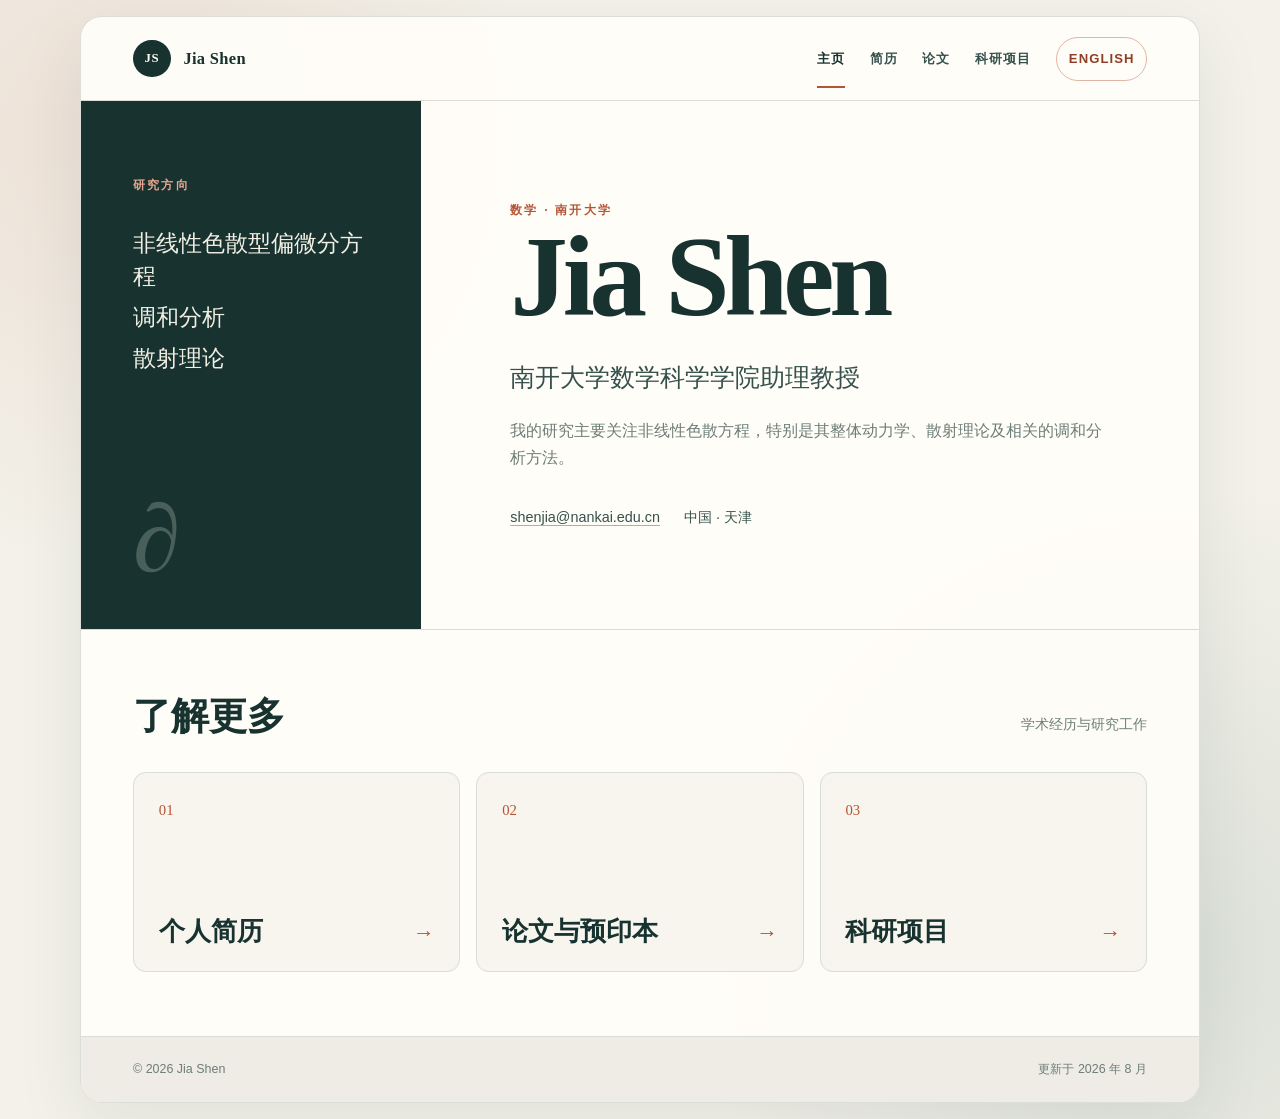
==== zh/index.html @ 86524288 "Add files via upload" ====
<!doctype html>
<html lang="zh-CN">
<head>
    <meta charset="utf-8">
    <meta name="viewport" content="width=device-width, initial-scale=1">
    <title>Jia Shen｜南开大学数学个人主页</title>
    <meta name="description" content="Jia Shen，南开大学数学科学学院助理教授，研究方向为非线性色散型偏微分方程、调和分析与散射理论。">
    <meta name="author" content="Jia Shen">
    <meta name="robots" content="index, follow">
    <link rel="canonical" href="https://shenjiamath.github.io/zh/">
    <link rel="alternate" hreflang="en" href="https://shenjiamath.github.io/">
    <link rel="alternate" hreflang="zh-CN" href="https://shenjiamath.github.io/zh/">
    <link rel="alternate" hreflang="x-default" href="https://shenjiamath.github.io/">
    <link rel="stylesheet" href="../assets/styles.css">
    <meta property="og:type" content="profile">
    <meta property="og:title" content="Jia Shen｜南开大学数学个人主页">
    <meta property="og:description" content="南开大学数学科学学院助理教授，研究非线性色散型偏微分方程、调和分析与散射理论。">
    <meta property="og:url" content="https://shenjiamath.github.io/zh/">
    <meta property="og:image" content="https://shenjiamath.github.io/assets/og.png">
    <meta property="og:image:width" content="1200">
    <meta property="og:image:height" content="630">
    <meta property="og:image:alt" content="Personal website of Jia Shen——南开大学数学个人主页">
    <meta property="og:locale" content="zh_CN">
    <meta property="og:locale:alternate" content="en_US">
    <meta name="twitter:card" content="summary_large_image">
    <meta name="twitter:image" content="https://shenjiamath.github.io/assets/og.png">
    <script type="application/ld+json">
    {
      "@context": "https://schema.org",
      "@type": "ProfilePage",
      "url": "https://shenjiamath.github.io/zh/",
      "name": "Jia Shen｜南开大学数学个人主页",
      "inLanguage": "zh-CN",
      "dateModified": "2026-08-10",
      "mainEntity": {
        "@type": "Person",
        "@id": "https://shenjiamath.github.io/#jia-shen",
        "name": "Jia Shen",
        "url": "https://shenjiamath.github.io/",
        "jobTitle": "助理教授",
        "affiliation": {
          "@type": "CollegeOrUniversity",
          "name": "南开大学"
        },
        "knowsAbout": [
          "非线性色散型偏微分方程",
          "调和分析",
          "散射理论"
        ]
      }
    }
    </script>
</head>
<body>
<a class="skip-link" href="#main-content">跳到主要内容</a>
<div class="site-shell">
    <header class="site-header">
        <a class="monogram" href="./index.html" aria-label="Jia Shen，主页">
            <span class="monogram-mark" aria-hidden="true">JS</span>
            <span>Jia Shen</span>
        </a>
        <nav class="site-nav" aria-label="主导航">
            <a href="./index.html" aria-current="page">主页</a>
            <a href="./cv.html">简历</a>
            <a href="./publications.html">论文</a>
            <a href="./funding.html">科研项目</a>
            <a class="language-link" href="../index.html" lang="en" hreflang="en">English</a>
        </nav>
    </header>

    <main id="main-content" class="home-main">
        <section class="hero" aria-labelledby="home-title">
            <div class="hero-aside">
                <div>
                    <p class="eyebrow">研究方向</p>
                    <ul class="research-list">
                        <li>非线性色散型偏微分方程</li>
                        <li>调和分析</li>
                        <li>散射理论</li>
                    </ul>
                </div>
                <span class="hero-index" aria-hidden="true">∂</span>
            </div>
            <div class="hero-content">
                <p class="eyebrow">数学 · 南开大学</p>
                <h1 id="home-title">Jia Shen</h1>
                <p class="hero-role">南开大学数学科学学院助理教授</p>
                <p class="hero-summary">我的研究主要关注非线性色散方程，特别是其整体动力学、散射理论及相关的调和分析方法。</p>
                <div class="contact-line" aria-label="联系方式">
                    <a href="mailto:shenjia@nankai.edu.cn">shenjia@nankai.edu.cn</a>
                    <span>中国 · 天津</span>
                </div>
            </div>
        </section>

        <section class="link-section" aria-labelledby="explore-title">
            <div class="section-heading-row">
                <h2 id="explore-title">了解更多</h2>
                <p>学术经历与研究工作</p>
            </div>
            <div class="link-grid">
                <a class="feature-link" href="./cv.html">
                    <span class="feature-number">01</span>
                    <span class="feature-title">个人简历 <span class="feature-arrow" aria-hidden="true">→</span></span>
                </a>
                <a class="feature-link" href="./publications.html">
                    <span class="feature-number">02</span>
                    <span class="feature-title">论文与预印本 <span class="feature-arrow" aria-hidden="true">→</span></span>
                </a>
                <a class="feature-link" href="./funding.html">
                    <span class="feature-number">03</span>
                    <span class="feature-title">科研项目 <span class="feature-arrow" aria-hidden="true">→</span></span>
                </a>
            </div>
        </section>
    </main>

    <footer class="site-footer">
        <span>© 2026 Jia Shen</span>
        <span>更新于 2026 年 8 月</span>
    </footer>
</div>
</body>
</html>
---- assets/styles.css ----
:root {
    --paper: #f3f1e9;
    --surface: #fffdf8;
    --ink: #17322f;
    --ink-soft: #36514d;
    --muted: #6d7d78;
    --accent: #b65436;
    --accent-dark: #8f3e27;
    --line: #d8ddd5;
    --serif: "Iowan Old Style", "Palatino Linotype", "Book Antiqua", Palatino, Georgia, serif;
    --sans: -apple-system, BlinkMacSystemFont, "Segoe UI", "Helvetica Neue", Arial, sans-serif;
    --shadow: 0 22px 70px rgba(23, 50, 47, 0.08);
}

*,
*::before,
*::after {
    box-sizing: border-box;
}

html {
    scroll-behavior: smooth;
}

body {
    min-height: 100vh;
    margin: 0;
    color: var(--ink);
    background:
        radial-gradient(circle at 8% 12%, rgba(182, 84, 54, 0.10), transparent 27rem),
        radial-gradient(circle at 92% 86%, rgba(55, 105, 96, 0.12), transparent 30rem),
        var(--paper);
    font-family: var(--sans);
    font-size: 16px;
    line-height: 1.65;
    -webkit-font-smoothing: antialiased;
}

a {
    color: inherit;
}

.skip-link {
    position: fixed;
    top: 0.75rem;
    left: 0.75rem;
    z-index: 20;
    padding: 0.6rem 0.9rem;
    color: var(--surface);
    background: var(--ink);
    border-radius: 0.35rem;
    transform: translateY(-180%);
    transition: transform 160ms ease;
}

.skip-link:focus {
    transform: translateY(0);
}

.site-shell {
    width: min(1120px, calc(100% - 2rem));
    margin: 1rem auto;
    overflow: hidden;
    background: rgba(255, 253, 248, 0.94);
    border: 1px solid rgba(216, 221, 213, 0.92);
    border-radius: 1.35rem;
    box-shadow: var(--shadow);
}

.site-header {
    display: flex;
    align-items: center;
    justify-content: space-between;
    min-height: 5.25rem;
    padding: 0 3.25rem;
    border-bottom: 1px solid var(--line);
}

.monogram {
    display: inline-flex;
    align-items: center;
    gap: 0.8rem;
    color: var(--ink);
    font-family: var(--serif);
    font-size: 1.03rem;
    font-weight: 700;
    letter-spacing: 0.02em;
    text-decoration: none;
}

.monogram-mark {
    display: grid;
    width: 2.35rem;
    height: 2.35rem;
    place-items: center;
    color: var(--surface);
    background: var(--ink);
    border-radius: 50%;
    font-family: var(--serif);
    font-size: 0.8rem;
    letter-spacing: 0.04em;
}

.site-nav {
    display: flex;
    align-items: center;
    gap: 1.55rem;
}

.site-nav a {
    position: relative;
    display: inline-flex;
    min-height: 2.75rem;
    align-items: center;
    color: var(--ink-soft);
    font-size: 0.82rem;
    font-weight: 700;
    letter-spacing: 0.08em;
    text-decoration: none;
    text-transform: uppercase;
}

.site-nav a:not(.language-link)::after {
    position: absolute;
    right: 0;
    bottom: -0.45rem;
    left: 0;
    height: 2px;
    background: var(--accent);
    content: "";
    opacity: 0;
    transform: scaleX(0.5);
    transition: opacity 160ms ease, transform 160ms ease;
}

.site-nav a:hover::after,
.site-nav a[aria-current="page"]::after {
    opacity: 1;
    transform: scaleX(1);
}

.site-nav a[aria-current="page"] {
    color: var(--ink);
}

.language-link {
    padding: 0.45rem 0.72rem;
    color: var(--accent-dark) !important;
    border: 1px solid rgba(182, 84, 54, 0.42);
    border-radius: 999px;
    transition: color 160ms ease, background 160ms ease;
}

.language-link:hover {
    color: var(--surface) !important;
    background: var(--accent);
}

.home-main {
    min-height: calc(100vh - 9rem);
}

.hero {
    display: grid;
    grid-template-columns: minmax(12rem, 0.72fr) minmax(0, 1.65fr);
    min-height: 33rem;
}

.hero-aside {
    display: flex;
    flex-direction: column;
    justify-content: space-between;
    padding: 4.6rem 3rem 3.2rem 3.25rem;
    background: var(--ink);
}

.eyebrow {
    margin: 0;
    color: var(--accent);
    font-size: 0.76rem;
    font-weight: 800;
    letter-spacing: 0.18em;
    text-transform: uppercase;
}

.hero-aside .eyebrow {
    color: #e7a68f;
}

.research-list {
    margin: 2rem 0 0;
    padding: 0;
    color: #f1eee4;
    font-family: var(--serif);
    font-size: clamp(1.15rem, 2vw, 1.45rem);
    line-height: 1.45;
    list-style: none;
}

.research-list li + li {
    margin-top: 0.45rem;
}

.hero-index {
    color: rgba(255, 253, 248, 0.22);
    font-family: var(--serif);
    font-size: 6rem;
    line-height: 0.8;
}

.hero-content {
    display: flex;
    flex-direction: column;
    justify-content: center;
    padding: 4.6rem clamp(2.5rem, 7vw, 6.5rem);
}

.hero h1,
.page-header h1 {
    margin: 0;
    font-family: var(--serif);
    font-weight: 600;
    letter-spacing: -0.045em;
    line-height: 0.98;
}

.hero h1 {
    max-width: 9ch;
    font-size: clamp(4rem, 9vw, 7.4rem);
}

.hero-role {
    max-width: 37rem;
    margin: 1.65rem 0 0;
    color: var(--ink-soft);
    font-family: var(--serif);
    font-size: clamp(1.18rem, 2.2vw, 1.55rem);
    line-height: 1.5;
}

.hero-summary {
    max-width: 39rem;
    margin: 1.35rem 0 0;
    color: var(--muted);
}

.contact-line {
    display: flex;
    flex-wrap: wrap;
    gap: 0.7rem 1.5rem;
    margin-top: 2.2rem;
    color: var(--ink-soft);
    font-size: 0.9rem;
}

.contact-line a {
    text-underline-offset: 0.23em;
    text-decoration-color: rgba(182, 84, 54, 0.55);
}

.contact-line a:hover {
    color: var(--accent-dark);
}

.link-section {
    padding: 3.5rem 3.25rem 4rem;
    border-top: 1px solid var(--line);
}

.section-heading-row {
    display: flex;
    align-items: baseline;
    justify-content: space-between;
    gap: 1rem;
    margin-bottom: 1.5rem;
}

.section-heading-row h2 {
    margin: 0;
    font-family: var(--serif);
    font-size: clamp(1.8rem, 3vw, 2.35rem);
    font-weight: 600;
}

.section-heading-row p {
    margin: 0;
    color: var(--muted);
    font-size: 0.87rem;
}

.link-grid {
    display: grid;
    grid-template-columns: repeat(3, minmax(0, 1fr));
    gap: 1rem;
}

.feature-link {
    display: flex;
    min-height: 12.5rem;
    flex-direction: column;
    justify-content: space-between;
    padding: 1.55rem;
    color: var(--ink);
    background: #f7f5ee;
    border: 1px solid var(--line);
    border-radius: 0.8rem;
    text-decoration: none;
    transition: border-color 180ms ease, box-shadow 180ms ease, transform 180ms ease;
}

.feature-link:hover {
    border-color: rgba(182, 84, 54, 0.5);
    box-shadow: 0 14px 30px rgba(23, 50, 47, 0.08);
    transform: translateY(-3px);
}

.feature-number {
    color: var(--accent);
    font-family: var(--serif);
    font-size: 0.92rem;
}

.feature-title {
    display: flex;
    align-items: end;
    justify-content: space-between;
    gap: 1rem;
    font-family: var(--serif);
    font-size: clamp(1.35rem, 2vw, 1.72rem);
    font-weight: 600;
    line-height: 1.15;
}

.feature-arrow {
    color: var(--accent);
    font-family: var(--sans);
    font-size: 1.35rem;
    transition: transform 180ms ease;
}

.feature-link:hover .feature-arrow {
    transform: translateX(0.25rem);
}

.page-main {
    min-height: 38rem;
    padding: 4.4rem clamp(1.5rem, 6vw, 5.5rem) 5.5rem;
}

.page-header {
    display: grid;
    grid-template-columns: minmax(0, 1.45fr) minmax(15rem, 0.7fr);
    gap: 3rem;
    align-items: end;
    padding-bottom: 2.6rem;
    border-bottom: 1px solid var(--line);
}

.page-header h1 {
    margin-top: 0.7rem;
    font-size: clamp(3.2rem, 7vw, 5.7rem);
}

.page-lede {
    margin: 0;
    color: var(--muted);
    font-family: var(--serif);
    font-size: 1.1rem;
    line-height: 1.6;
}

.timeline {
    margin-top: 3.4rem;
}

.content-section + .content-section {
    margin-top: 3.6rem;
}

.content-section h2 {
    display: flex;
    align-items: center;
    gap: 1rem;
    margin: 0 0 1.3rem;
    font-family: var(--serif);
    font-size: 1.8rem;
    font-weight: 600;
}

.content-section h2::after {
    height: 1px;
    flex: 1;
    background: var(--line);
    content: "";
}

.timeline-item {
    display: grid;
    grid-template-columns: 10rem minmax(0, 1fr);
    gap: 2rem;
    padding: 1.45rem 0;
    border-bottom: 1px solid var(--line);
}

.timeline-date {
    color: var(--accent-dark);
    font-size: 0.82rem;
    font-weight: 800;
    letter-spacing: 0.06em;
}

.timeline-item h3 {
    margin: 0;
    font-family: var(--serif);
    font-size: 1.22rem;
    font-weight: 600;
    line-height: 1.35;
}

.timeline-place {
    margin: 0.22rem 0 0;
    color: var(--ink-soft);
}

.timeline-note {
    margin: 0.35rem 0 0;
    color: var(--muted);
    font-size: 0.91rem;
}

.publication-list {
    margin: 3.2rem 0 0;
    padding: 0;
    list-style: none;
    counter-reset: publications;
}

.publication-item {
    display: grid;
    grid-template-columns: 3.2rem minmax(0, 1fr);
    gap: 1.4rem;
    padding: 1.6rem 0;
    border-bottom: 1px solid var(--line);
    counter-increment: publications;
}

.publication-item::before {
    color: var(--accent);
    content: counter(publications, decimal-leading-zero);
    font-family: var(--serif);
    font-size: 0.95rem;
}

.publication-title {
    margin: 0;
    font-family: var(--serif);
    font-size: 1.18rem;
    font-weight: 600;
    line-height: 1.45;
}

.publication-authors,
.publication-venue {
    margin: 0.36rem 0 0;
    color: var(--ink-soft);
    font-size: 0.92rem;
}

.publication-venue {
    color: var(--muted);
}

.publication-links {
    display: flex;
    flex-wrap: wrap;
    gap: 0.55rem;
    margin-top: 0.65rem;
}

.text-link {
    color: var(--accent-dark);
    font-size: 0.78rem;
    font-weight: 800;
    letter-spacing: 0.08em;
    text-decoration: none;
    text-transform: uppercase;
}

.text-link:hover {
    text-decoration: underline;
    text-underline-offset: 0.22em;
}

.empty-state {
    margin-top: 3.2rem;
    padding: clamp(2rem, 6vw, 4.5rem);
    text-align: center;
    background: #f7f5ee;
    border: 1px solid var(--line);
    border-radius: 0.85rem;
}

.empty-state-mark {
    display: block;
    margin-bottom: 0.75rem;
    color: var(--accent);
    font-family: var(--serif);
    font-size: 2.4rem;
}

.empty-state h2 {
    margin: 0;
    font-family: var(--serif);
    font-size: 1.65rem;
}

.empty-state p {
    max-width: 34rem;
    margin: 0.75rem auto 0;
    color: var(--muted);
}

.site-footer {
    display: flex;
    align-items: center;
    justify-content: space-between;
    gap: 1rem;
    padding: 1.4rem 3.25rem;
    color: var(--muted);
    background: #eeece4;
    border-top: 1px solid var(--line);
    font-size: 0.78rem;
}

.site-footer a {
    color: var(--ink-soft);
    text-underline-offset: 0.2em;
}

a:focus-visible {
    outline: 3px solid rgba(182, 84, 54, 0.38);
    outline-offset: 4px;
    border-radius: 0.2rem;
}

@media (max-width: 820px) {
    .site-header {
        align-items: flex-start;
        flex-direction: column;
        gap: 1rem;
        padding: 1.25rem 1.5rem;
    }

    .site-nav {
        width: 100%;
        gap: 1.15rem;
        overflow-x: auto;
        padding: 0 0 0.35rem;
        scrollbar-width: thin;
    }

    .site-nav a {
        flex: 0 0 auto;
    }

    .hero {
        grid-template-columns: 1fr;
    }

    .hero-aside {
        min-height: 15rem;
        padding: 2.5rem 1.5rem;
    }

    .hero-index {
        display: none;
    }

    .research-list {
        display: grid;
        grid-template-columns: repeat(3, 1fr);
        gap: 1rem;
        margin-top: 1.5rem;
        font-size: 1.05rem;
    }

    .research-list li + li {
        margin-top: 0;
    }

    .hero-content {
        padding: 3.5rem 1.5rem 4rem;
    }

    .hero h1 {
        font-size: clamp(3.7rem, 17vw, 5.2rem);
    }

    .link-section {
        padding: 3rem 1.5rem;
    }

    .link-grid {
        grid-template-columns: 1fr;
    }

    .feature-link {
        min-height: 9rem;
    }

    .page-main {
        padding-top: 3.3rem;
    }

    .page-header {
        grid-template-columns: 1fr;
        gap: 1.4rem;
    }

    .site-footer {
        align-items: flex-start;
        flex-direction: column;
        padding: 1.3rem 1.5rem;
    }
}

@media (max-width: 560px) {
    .site-shell {
        width: min(100% - 0.75rem, 1120px);
        margin: 0.375rem auto;
        border-radius: 0.9rem;
    }

    .site-nav {
        gap: 1rem;
    }

    .site-nav a {
        font-size: 0.72rem;
    }

    .research-list {
        grid-template-columns: 1fr;
        gap: 0.35rem;
    }

    .section-heading-row {
        align-items: flex-start;
        flex-direction: column;
    }

    .timeline-item {
        grid-template-columns: 1fr;
        gap: 0.35rem;
    }

    .publication-item {
        grid-template-columns: 2.2rem minmax(0, 1fr);
        gap: 0.6rem;
    }
}

@media (prefers-reduced-motion: reduce) {
    html {
        scroll-behavior: auto;
    }

    *,
    *::before,
    *::after {
        scroll-behavior: auto !important;
        transition-duration: 0.01ms !important;
    }
}
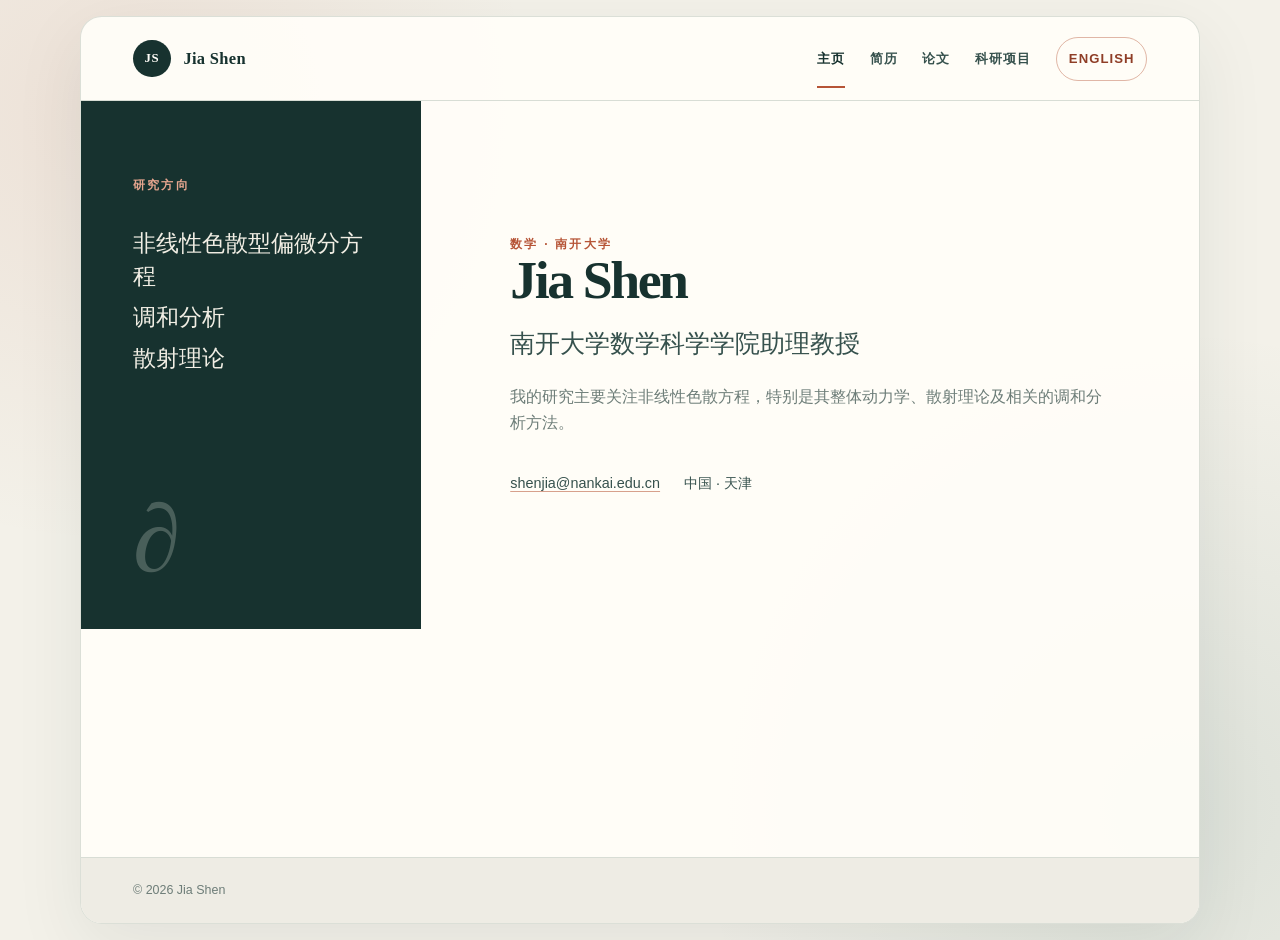
==== commit 74d14ce0: "Add files via upload" ====
--- a/zh/index.html
+++ b/zh/index.html
@@ -93,31 +93,10 @@
             </div>
         </section>
 
-        <section class="link-section" aria-labelledby="explore-title">
-            <div class="section-heading-row">
-                <h2 id="explore-title">了解更多</h2>
-                <p>学术经历与研究工作</p>
-            </div>
-            <div class="link-grid">
-                <a class="feature-link" href="./cv.html">
-                    <span class="feature-number">01</span>
-                    <span class="feature-title">个人简历 <span class="feature-arrow" aria-hidden="true">→</span></span>
-                </a>
-                <a class="feature-link" href="./publications.html">
-                    <span class="feature-number">02</span>
-                    <span class="feature-title">论文与预印本 <span class="feature-arrow" aria-hidden="true">→</span></span>
-                </a>
-                <a class="feature-link" href="./funding.html">
-                    <span class="feature-number">03</span>
-                    <span class="feature-title">科研项目 <span class="feature-arrow" aria-hidden="true">→</span></span>
-                </a>
-            </div>
-        </section>
     </main>
 
     <footer class="site-footer">
         <span>© 2026 Jia Shen</span>
-        <span>更新于 2026 年 8 月</span>
     </footer>
 </div>
 </body>
--- a/assets/styles.css
+++ b/assets/styles.css
@@ -225,13 +225,12 @@
 }
 
 .hero h1 {
-    max-width: 9ch;
-    font-size: clamp(4rem, 9vw, 7.4rem);
+    font-size: clamp(2.6rem, 4.2vw, 3.7rem);
 }
 
 .hero-role {
     max-width: 37rem;
-    margin: 1.65rem 0 0;
+    margin: 1.15rem 0 0;
     color: var(--ink-soft);
     font-family: var(--serif);
     font-size: clamp(1.18rem, 2.2vw, 1.55rem);
@@ -262,86 +261,6 @@
     color: var(--accent-dark);
 }
 
-.link-section {
-    padding: 3.5rem 3.25rem 4rem;
-    border-top: 1px solid var(--line);
-}
-
-.section-heading-row {
-    display: flex;
-    align-items: baseline;
-    justify-content: space-between;
-    gap: 1rem;
-    margin-bottom: 1.5rem;
-}
-
-.section-heading-row h2 {
-    margin: 0;
-    font-family: var(--serif);
-    font-size: clamp(1.8rem, 3vw, 2.35rem);
-    font-weight: 600;
-}
-
-.section-heading-row p {
-    margin: 0;
-    color: var(--muted);
-    font-size: 0.87rem;
-}
-
-.link-grid {
-    display: grid;
-    grid-template-columns: repeat(3, minmax(0, 1fr));
-    gap: 1rem;
-}
-
-.feature-link {
-    display: flex;
-    min-height: 12.5rem;
-    flex-direction: column;
-    justify-content: space-between;
-    padding: 1.55rem;
-    color: var(--ink);
-    background: #f7f5ee;
-    border: 1px solid var(--line);
-    border-radius: 0.8rem;
-    text-decoration: none;
-    transition: border-color 180ms ease, box-shadow 180ms ease, transform 180ms ease;
-}
-
-.feature-link:hover {
-    border-color: rgba(182, 84, 54, 0.5);
-    box-shadow: 0 14px 30px rgba(23, 50, 47, 0.08);
-    transform: translateY(-3px);
-}
-
-.feature-number {
-    color: var(--accent);
-    font-family: var(--serif);
-    font-size: 0.92rem;
-}
-
-.feature-title {
-    display: flex;
-    align-items: end;
-    justify-content: space-between;
-    gap: 1rem;
-    font-family: var(--serif);
-    font-size: clamp(1.35rem, 2vw, 1.72rem);
-    font-weight: 600;
-    line-height: 1.15;
-}
-
-.feature-arrow {
-    color: var(--accent);
-    font-family: var(--sans);
-    font-size: 1.35rem;
-    transition: transform 180ms ease;
-}
-
-.feature-link:hover .feature-arrow {
-    transform: translateX(0.25rem);
-}
-
 .page-main {
     min-height: 38rem;
     padding: 4.4rem clamp(1.5rem, 6vw, 5.5rem) 5.5rem;
@@ -349,24 +268,15 @@
 
 .page-header {
     display: grid;
-    grid-template-columns: minmax(0, 1.45fr) minmax(15rem, 0.7fr);
-    gap: 3rem;
+    grid-template-columns: 1fr;
     align-items: end;
     padding-bottom: 2.6rem;
     border-bottom: 1px solid var(--line);
 }
 
 .page-header h1 {
-    margin-top: 0.7rem;
+    margin-top: 0;
     font-size: clamp(3.2rem, 7vw, 5.7rem);
-}
-
-.page-lede {
-    margin: 0;
-    color: var(--muted);
-    font-family: var(--serif);
-    font-size: 1.1rem;
-    line-height: 1.6;
 }
 
 .timeline {
@@ -593,19 +503,7 @@
     }
 
     .hero h1 {
-        font-size: clamp(3.7rem, 17vw, 5.2rem);
-    }
-
-    .link-section {
-        padding: 3rem 1.5rem;
-    }
-
-    .link-grid {
-        grid-template-columns: 1fr;
-    }
-
-    .feature-link {
-        min-height: 9rem;
+        font-size: clamp(2.4rem, 11vw, 3.2rem);
     }
 
     .page-main {
@@ -614,7 +512,6 @@
 
     .page-header {
         grid-template-columns: 1fr;
-        gap: 1.4rem;
     }
 
     .site-footer {
@@ -644,11 +541,6 @@
         gap: 0.35rem;
     }
 
-    .section-heading-row {
-        align-items: flex-start;
-        flex-direction: column;
-    }
-
     .timeline-item {
         grid-template-columns: 1fr;
         gap: 0.35rem;
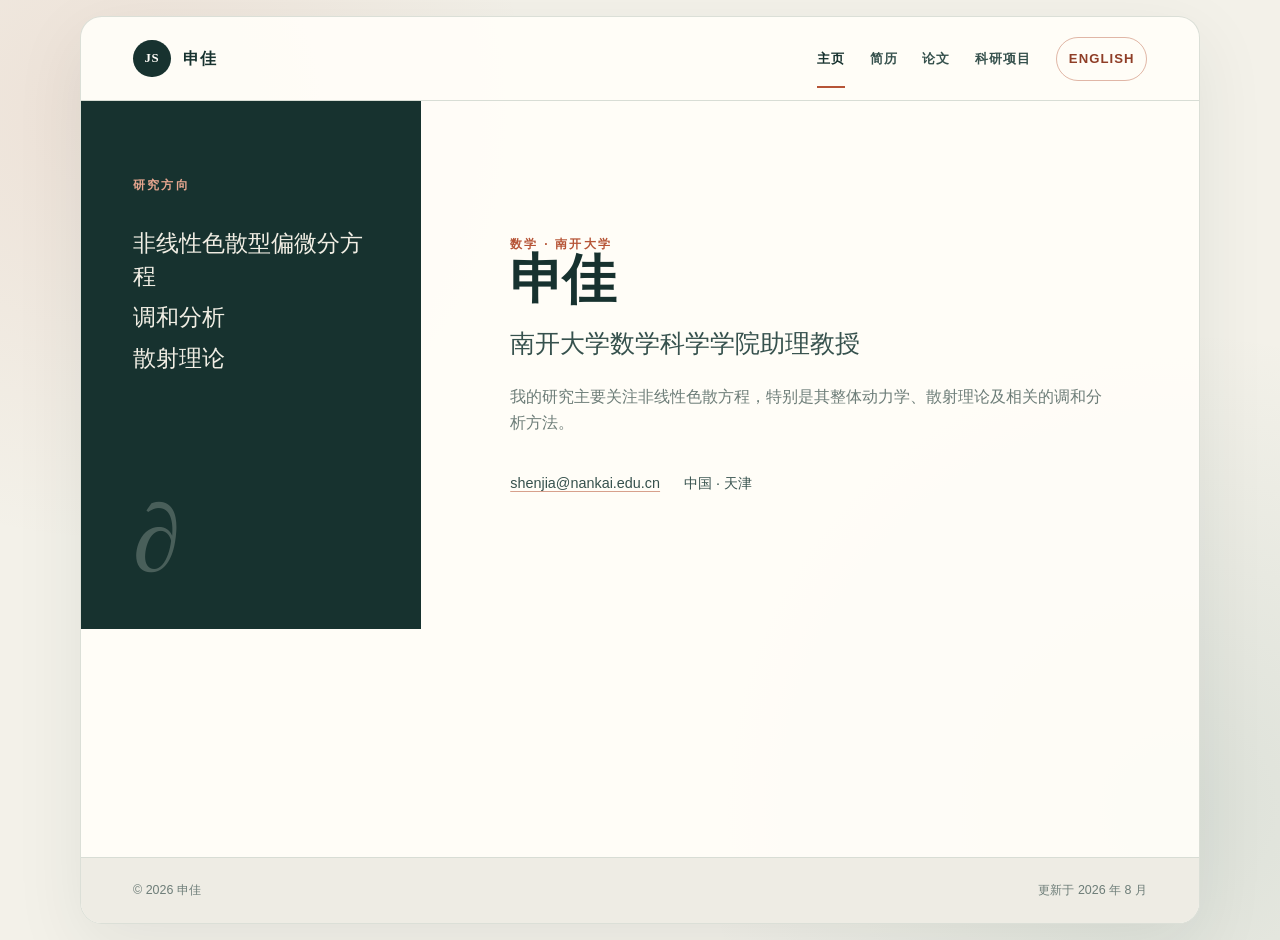
==== commit be8da497: "Add files via upload" ====
--- a/zh/index.html
+++ b/zh/index.html
@@ -3,9 +3,9 @@
 <head>
     <meta charset="utf-8">
     <meta name="viewport" content="width=device-width, initial-scale=1">
-    <title>Jia Shen｜南开大学数学个人主页</title>
-    <meta name="description" content="Jia Shen，南开大学数学科学学院助理教授，研究方向为非线性色散型偏微分方程、调和分析与散射理论。">
-    <meta name="author" content="Jia Shen">
+    <title>申佳｜南开大学数学个人主页</title>
+    <meta name="description" content="申佳，南开大学数学科学学院助理教授，研究方向为非线性色散型偏微分方程、调和分析与散射理论。">
+    <meta name="author" content="申佳">
     <meta name="robots" content="index, follow">
     <link rel="canonical" href="https://shenjiamath.github.io/zh/">
     <link rel="alternate" hreflang="en" href="https://shenjiamath.github.io/">
@@ -13,13 +13,13 @@
     <link rel="alternate" hreflang="x-default" href="https://shenjiamath.github.io/">
     <link rel="stylesheet" href="../assets/styles.css">
     <meta property="og:type" content="profile">
-    <meta property="og:title" content="Jia Shen｜南开大学数学个人主页">
+    <meta property="og:title" content="申佳｜南开大学数学个人主页">
     <meta property="og:description" content="南开大学数学科学学院助理教授，研究非线性色散型偏微分方程、调和分析与散射理论。">
     <meta property="og:url" content="https://shenjiamath.github.io/zh/">
     <meta property="og:image" content="https://shenjiamath.github.io/assets/og.png">
     <meta property="og:image:width" content="1200">
     <meta property="og:image:height" content="630">
-    <meta property="og:image:alt" content="Personal website of Jia Shen——南开大学数学个人主页">
+    <meta property="og:image:alt" content="申佳（Jia Shen）——南开大学数学个人主页">
     <meta property="og:locale" content="zh_CN">
     <meta property="og:locale:alternate" content="en_US">
     <meta name="twitter:card" content="summary_large_image">
@@ -29,13 +29,14 @@
       "@context": "https://schema.org",
       "@type": "ProfilePage",
       "url": "https://shenjiamath.github.io/zh/",
-      "name": "Jia Shen｜南开大学数学个人主页",
+      "name": "申佳｜南开大学数学个人主页",
       "inLanguage": "zh-CN",
       "dateModified": "2026-08-10",
       "mainEntity": {
         "@type": "Person",
         "@id": "https://shenjiamath.github.io/#jia-shen",
-        "name": "Jia Shen",
+        "name": "申佳",
+        "alternateName": "Jia Shen",
         "url": "https://shenjiamath.github.io/",
         "jobTitle": "助理教授",
         "affiliation": {
@@ -55,9 +56,9 @@
 <a class="skip-link" href="#main-content">跳到主要内容</a>
 <div class="site-shell">
     <header class="site-header">
-        <a class="monogram" href="./index.html" aria-label="Jia Shen，主页">
+        <a class="monogram" href="./index.html" aria-label="申佳，主页">
             <span class="monogram-mark" aria-hidden="true">JS</span>
-            <span>Jia Shen</span>
+            <span>申佳</span>
         </a>
         <nav class="site-nav" aria-label="主导航">
             <a href="./index.html" aria-current="page">主页</a>
@@ -83,7 +84,7 @@
             </div>
             <div class="hero-content">
                 <p class="eyebrow">数学 · 南开大学</p>
-                <h1 id="home-title">Jia Shen</h1>
+                <h1 id="home-title">申佳</h1>
                 <p class="hero-role">南开大学数学科学学院助理教授</p>
                 <p class="hero-summary">我的研究主要关注非线性色散方程，特别是其整体动力学、散射理论及相关的调和分析方法。</p>
                 <div class="contact-line" aria-label="联系方式">
@@ -96,7 +97,8 @@
     </main>
 
     <footer class="site-footer">
-        <span>© 2026 Jia Shen</span>
+        <span>© 2026 申佳</span>
+        <span>更新于 2026 年 8 月</span>
     </footer>
 </div>
 </body>
--- a/assets/styles.css
+++ b/assets/styles.css
@@ -276,7 +276,7 @@
 
 .page-header h1 {
     margin-top: 0;
-    font-size: clamp(3.2rem, 7vw, 5.7rem);
+    font-size: clamp(2.6rem, 4.2vw, 3.7rem);
 }
 
 .timeline {
@@ -447,6 +447,11 @@
     text-underline-offset: 0.2em;
 }
 
+.site-footer > :last-child {
+    margin-left: auto;
+    text-align: right;
+}
+
 a:focus-visible {
     outline: 3px solid rgba(182, 84, 54, 0.38);
     outline-offset: 4px;
@@ -502,7 +507,8 @@
         padding: 3.5rem 1.5rem 4rem;
     }
 
-    .hero h1 {
+    .hero h1,
+    .page-header h1 {
         font-size: clamp(2.4rem, 11vw, 3.2rem);
     }
 
@@ -518,6 +524,11 @@
         align-items: flex-start;
         flex-direction: column;
         padding: 1.3rem 1.5rem;
+    }
+
+    .site-footer > :last-child {
+        align-self: flex-end;
+        margin-left: 0;
     }
 }
 
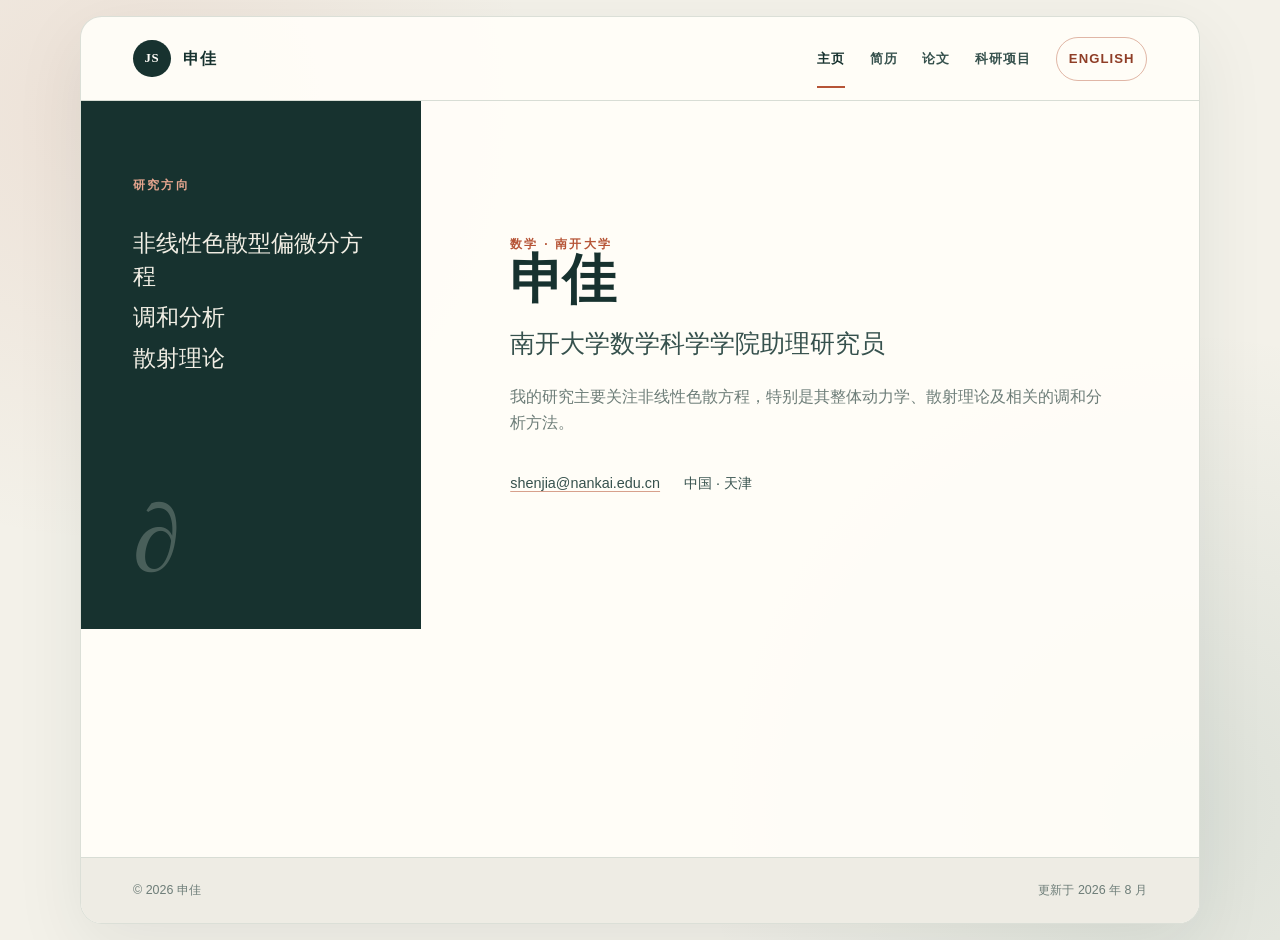
==== commit 046babef: "Add files via upload" ====
--- a/zh/index.html
+++ b/zh/index.html
@@ -4,7 +4,7 @@
     <meta charset="utf-8">
     <meta name="viewport" content="width=device-width, initial-scale=1">
     <title>申佳｜南开大学数学个人主页</title>
-    <meta name="description" content="申佳，南开大学数学科学学院助理教授，研究方向为非线性色散型偏微分方程、调和分析与散射理论。">
+    <meta name="description" content="申佳，南开大学数学科学学院助理研究员，研究方向为非线性色散型偏微分方程、调和分析与散射理论。">
     <meta name="author" content="申佳">
     <meta name="robots" content="index, follow">
     <link rel="canonical" href="https://shenjiamath.github.io/zh/">
@@ -14,7 +14,7 @@
     <link rel="stylesheet" href="../assets/styles.css">
     <meta property="og:type" content="profile">
     <meta property="og:title" content="申佳｜南开大学数学个人主页">
-    <meta property="og:description" content="南开大学数学科学学院助理教授，研究非线性色散型偏微分方程、调和分析与散射理论。">
+    <meta property="og:description" content="南开大学数学科学学院助理研究员，研究非线性色散型偏微分方程、调和分析与散射理论。">
     <meta property="og:url" content="https://shenjiamath.github.io/zh/">
     <meta property="og:image" content="https://shenjiamath.github.io/assets/og.png">
     <meta property="og:image:width" content="1200">
@@ -38,7 +38,7 @@
         "name": "申佳",
         "alternateName": "Jia Shen",
         "url": "https://shenjiamath.github.io/",
-        "jobTitle": "助理教授",
+        "jobTitle": "助理研究员",
         "affiliation": {
           "@type": "CollegeOrUniversity",
           "name": "南开大学"
@@ -85,7 +85,7 @@
             <div class="hero-content">
                 <p class="eyebrow">数学 · 南开大学</p>
                 <h1 id="home-title">申佳</h1>
-                <p class="hero-role">南开大学数学科学学院助理教授</p>
+                <p class="hero-role">南开大学数学科学学院助理研究员</p>
                 <p class="hero-summary">我的研究主要关注非线性色散方程，特别是其整体动力学、散射理论及相关的调和分析方法。</p>
                 <div class="contact-line" aria-label="联系方式">
                     <a href="mailto:shenjia@nankai.edu.cn">shenjia@nankai.edu.cn</a>
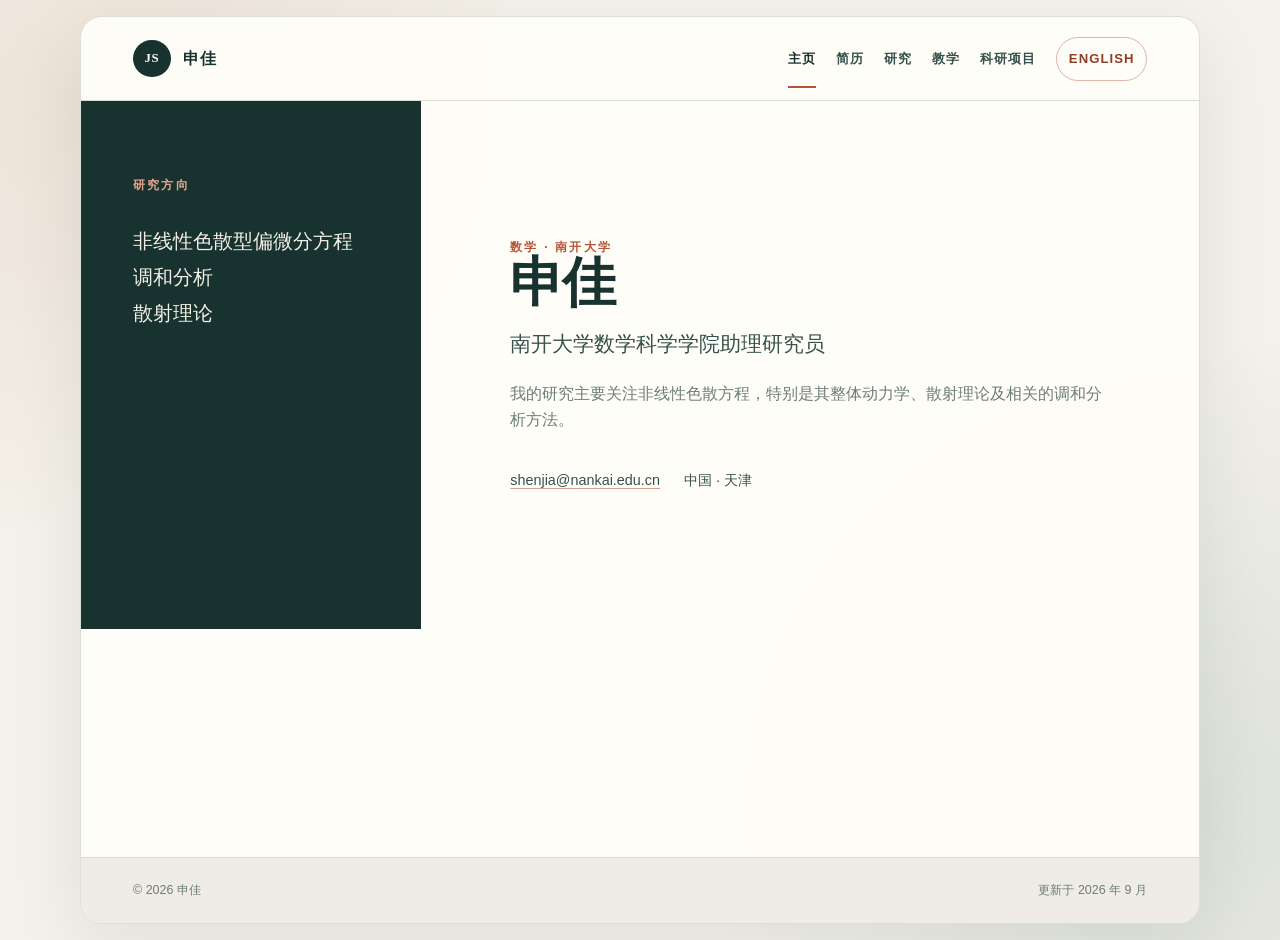
==== commit 0a683556: "Add files via upload" ====
--- a/zh/index.html
+++ b/zh/index.html
@@ -31,7 +31,7 @@
       "url": "https://shenjiamath.github.io/zh/",
       "name": "申佳｜南开大学数学个人主页",
       "inLanguage": "zh-CN",
-      "dateModified": "2026-08-10",
+      "dateModified": "2026-09-26",
       "mainEntity": {
         "@type": "Person",
         "@id": "https://shenjiamath.github.io/#jia-shen",
@@ -63,7 +63,8 @@
         <nav class="site-nav" aria-label="主导航">
             <a href="./index.html" aria-current="page">主页</a>
             <a href="./cv.html">简历</a>
-            <a href="./publications.html">论文</a>
+            <a href="./publications.html">研究</a>
+            <a href="./teaching.html">教学</a>
             <a href="./funding.html">科研项目</a>
             <a class="language-link" href="../index.html" lang="en" hreflang="en">English</a>
         </nav>
@@ -80,7 +81,6 @@
                         <li>散射理论</li>
                     </ul>
                 </div>
-                <span class="hero-index" aria-hidden="true">∂</span>
             </div>
             <div class="hero-content">
                 <p class="eyebrow">数学 · 南开大学</p>
@@ -98,7 +98,7 @@
 
     <footer class="site-footer">
         <span>© 2026 申佳</span>
-        <span>更新于 2026 年 8 月</span>
+        <span>更新于 2026 年 9 月</span>
     </footer>
 </div>
 </body>
--- a/assets/styles.css
+++ b/assets/styles.css
@@ -103,8 +103,9 @@
 
 .site-nav {
     display: flex;
+    flex-wrap: wrap;
     align-items: center;
-    gap: 1.55rem;
+    gap: 0.4rem 1.25rem;
 }
 
 .site-nav a {
@@ -192,20 +193,13 @@
     padding: 0;
     color: #f1eee4;
     font-family: var(--serif);
-    font-size: clamp(1.15rem, 2vw, 1.45rem);
+    font-size: clamp(1.05rem, 1.7vw, 1.25rem);
     line-height: 1.45;
     list-style: none;
 }
 
 .research-list li + li {
     margin-top: 0.45rem;
-}
-
-.hero-index {
-    color: rgba(255, 253, 248, 0.22);
-    font-family: var(--serif);
-    font-size: 6rem;
-    line-height: 0.8;
 }
 
 .hero-content {
@@ -233,7 +227,7 @@
     margin: 1.15rem 0 0;
     color: var(--ink-soft);
     font-family: var(--serif);
-    font-size: clamp(1.18rem, 2.2vw, 1.55rem);
+    font-size: clamp(1.05rem, 1.8vw, 1.3rem);
     line-height: 1.5;
 }
 
@@ -263,38 +257,41 @@
 
 .page-main {
     min-height: 38rem;
-    padding: 4.4rem clamp(1.5rem, 6vw, 5.5rem) 5.5rem;
+    padding: 3.3rem clamp(1.5rem, 6vw, 5.5rem) 4rem;
 }
 
 .page-header {
     display: grid;
     grid-template-columns: 1fr;
     align-items: end;
-    padding-bottom: 2.6rem;
+    padding-bottom: 1.6rem;
     border-bottom: 1px solid var(--line);
 }
 
 .page-header h1 {
     margin-top: 0;
-    font-size: clamp(2.6rem, 4.2vw, 3.7rem);
+    font-size: clamp(1.8rem, 3vw, 2.35rem);
+    letter-spacing: -0.025em;
+    line-height: 1.2;
 }
 
 .timeline {
-    margin-top: 3.4rem;
+    margin-top: 2.25rem;
 }
 
 .content-section + .content-section {
-    margin-top: 3.6rem;
+    margin-top: 2.6rem;
 }
 
 .content-section h2 {
     display: flex;
     align-items: center;
     gap: 1rem;
-    margin: 0 0 1.3rem;
-    font-family: var(--serif);
-    font-size: 1.8rem;
+    margin: 0 0 1rem;
+    font-family: var(--serif);
+    font-size: 1.4rem;
     font-weight: 600;
+    line-height: 1.35;
 }
 
 .content-section h2::after {
@@ -322,7 +319,7 @@
 .timeline-item h3 {
     margin: 0;
     font-family: var(--serif);
-    font-size: 1.22rem;
+    font-size: 1.12rem;
     font-weight: 600;
     line-height: 1.35;
 }
@@ -339,7 +336,7 @@
 }
 
 .publication-list {
-    margin: 3.2rem 0 0;
+    margin: 1.4rem 0 0;
     padding: 0;
     list-style: none;
     counter-reset: publications;
@@ -347,9 +344,9 @@
 
 .publication-item {
     display: grid;
-    grid-template-columns: 3.2rem minmax(0, 1fr);
-    gap: 1.4rem;
-    padding: 1.6rem 0;
+    grid-template-columns: 2.4rem minmax(0, 1fr);
+    gap: 0.85rem;
+    padding: 0.95rem 0;
     border-bottom: 1px solid var(--line);
     counter-increment: publications;
 }
@@ -359,21 +356,23 @@
     content: counter(publications, decimal-leading-zero);
     font-family: var(--serif);
     font-size: 0.95rem;
+    line-height: 1.5;
 }
 
 .publication-title {
     margin: 0;
     font-family: var(--serif);
-    font-size: 1.18rem;
+    font-size: 1.08rem;
     font-weight: 600;
-    line-height: 1.45;
+    line-height: 1.35;
 }
 
 .publication-authors,
 .publication-venue {
-    margin: 0.36rem 0 0;
+    margin: 0.18rem 0 0;
     color: var(--ink-soft);
-    font-size: 0.92rem;
+    font-size: 0.88rem;
+    line-height: 1.4;
 }
 
 .publication-venue {
@@ -383,8 +382,46 @@
 .publication-links {
     display: flex;
     flex-wrap: wrap;
-    gap: 0.55rem;
-    margin-top: 0.65rem;
+    gap: 0.2rem 0.7rem;
+    margin-top: 0.3rem;
+    line-height: 1.4;
+}
+
+.teaching-list {
+    margin: 1.4rem 0 0;
+    padding: 0;
+    list-style: none;
+}
+
+.teaching-item {
+    display: grid;
+    grid-template-columns: 11.5rem minmax(0, 1fr);
+    gap: 1.5rem;
+    padding: 1.2rem 0;
+    border-bottom: 1px solid var(--line);
+}
+
+.teaching-term {
+    margin: 0;
+    color: var(--accent-dark);
+    font-size: 0.86rem;
+    font-weight: 700;
+    line-height: 1.5;
+}
+
+.teaching-courses p {
+    margin: 0;
+    color: var(--ink-soft);
+    line-height: 1.5;
+}
+
+.teaching-courses p + p {
+    margin-top: 0.35rem;
+}
+
+.course-note {
+    color: var(--muted);
+    font-size: 0.86rem;
 }
 
 .text-link {
@@ -402,7 +439,7 @@
 }
 
 .empty-state {
-    margin-top: 3.2rem;
+    margin-top: 2.25rem;
     padding: clamp(2rem, 6vw, 4.5rem);
     text-align: center;
     background: #f7f5ee;
@@ -421,7 +458,8 @@
 .empty-state h2 {
     margin: 0;
     font-family: var(--serif);
-    font-size: 1.65rem;
+    font-size: 1.4rem;
+    line-height: 1.35;
 }
 
 .empty-state p {
@@ -432,6 +470,7 @@
 
 .site-footer {
     display: flex;
+    flex-wrap: wrap;
     align-items: center;
     justify-content: space-between;
     gap: 1rem;
@@ -440,6 +479,7 @@
     background: #eeece4;
     border-top: 1px solid var(--line);
     font-size: 0.78rem;
+    overflow-wrap: anywhere;
 }
 
 .site-footer a {
@@ -468,14 +508,16 @@
 
     .site-nav {
         width: 100%;
-        gap: 1.15rem;
-        overflow-x: auto;
-        padding: 0 0 0.35rem;
-        scrollbar-width: thin;
+        gap: 0.4rem 1.15rem;
+        padding: 0;
     }
 
     .site-nav a {
         flex: 0 0 auto;
+    }
+
+    .site-nav a:not(.language-link)::after {
+        bottom: 0.15rem;
     }
 
     .hero {
@@ -485,10 +527,6 @@
     .hero-aside {
         min-height: 15rem;
         padding: 2.5rem 1.5rem;
-    }
-
-    .hero-index {
-        display: none;
     }
 
     .research-list {
@@ -507,13 +545,16 @@
         padding: 3.5rem 1.5rem 4rem;
     }
 
-    .hero h1,
+    .hero h1 {
+        font-size: clamp(2.4rem, 11vw, 3.2rem);
+    }
+
     .page-header h1 {
-        font-size: clamp(2.4rem, 11vw, 3.2rem);
+        font-size: clamp(1.7rem, 5.5vw, 2.1rem);
     }
 
     .page-main {
-        padding-top: 3.3rem;
+        padding-top: 2.5rem;
     }
 
     .page-header {
@@ -527,8 +568,8 @@
     }
 
     .site-footer > :last-child {
-        align-self: flex-end;
         margin-left: 0;
+        text-align: left;
     }
 }
 
@@ -540,7 +581,7 @@
     }
 
     .site-nav {
-        gap: 1rem;
+        gap: 0.25rem 0.9rem;
     }
 
     .site-nav a {
@@ -552,14 +593,15 @@
         gap: 0.35rem;
     }
 
-    .timeline-item {
+    .timeline-item,
+    .teaching-item {
         grid-template-columns: 1fr;
         gap: 0.35rem;
     }
 
     .publication-item {
-        grid-template-columns: 2.2rem minmax(0, 1fr);
-        gap: 0.6rem;
+        grid-template-columns: 1.7rem minmax(0, 1fr);
+        gap: 0.5rem;
     }
 }
 
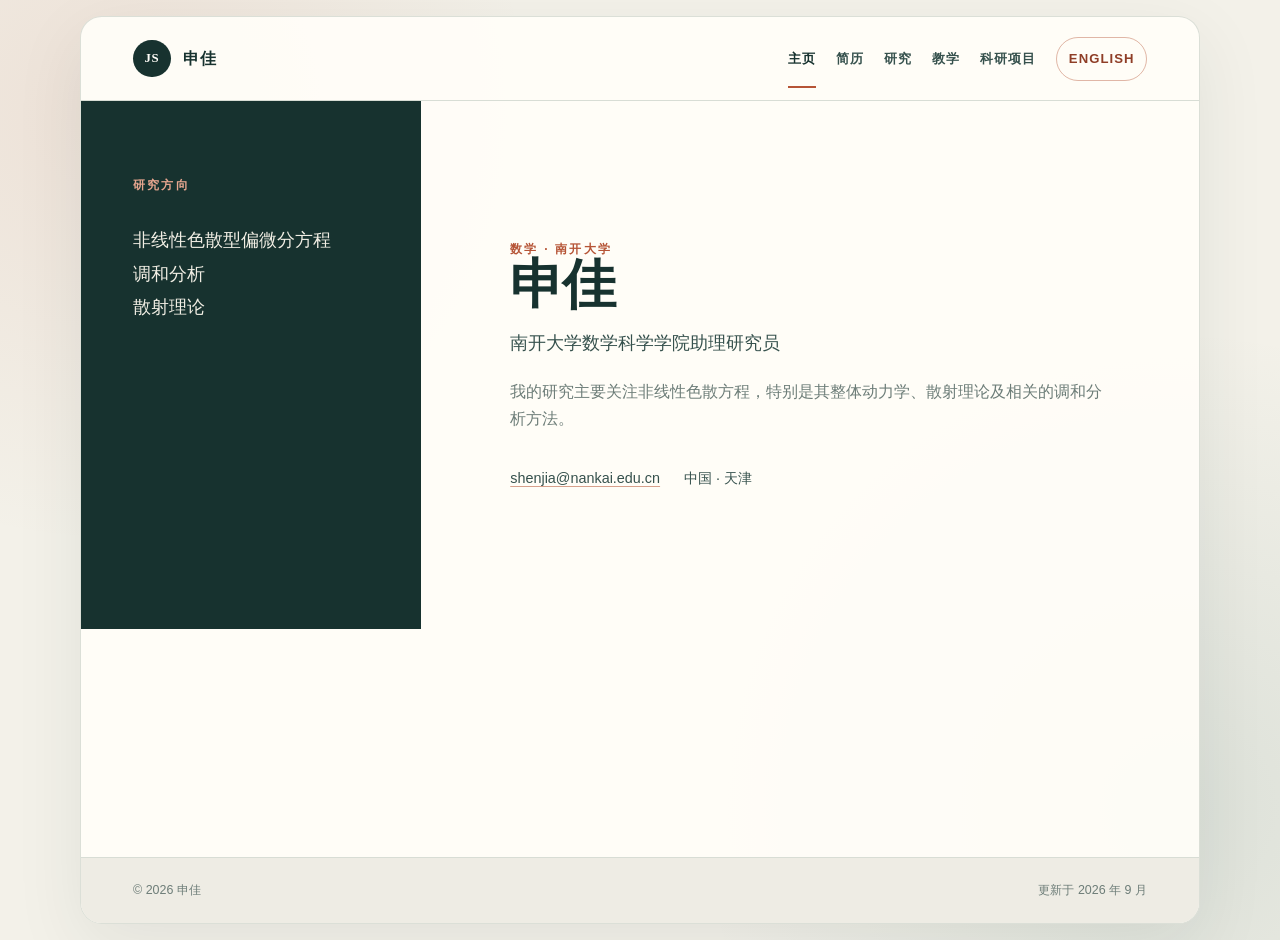
==== commit ee73d4bf: "Add files via upload" ====
--- a/zh/index.html
+++ b/zh/index.html
@@ -31,7 +31,7 @@
       "url": "https://shenjiamath.github.io/zh/",
       "name": "申佳｜南开大学数学个人主页",
       "inLanguage": "zh-CN",
-      "dateModified": "2026-09-26",
+      "dateModified": "2026-09-28",
       "mainEntity": {
         "@type": "Person",
         "@id": "https://shenjiamath.github.io/#jia-shen",
--- a/assets/styles.css
+++ b/assets/styles.css
@@ -193,7 +193,7 @@
     padding: 0;
     color: #f1eee4;
     font-family: var(--serif);
-    font-size: clamp(1.05rem, 1.7vw, 1.25rem);
+    font-size: clamp(1rem, 1.5vw, 1.15rem);
     line-height: 1.45;
     list-style: none;
 }
@@ -227,7 +227,7 @@
     margin: 1.15rem 0 0;
     color: var(--ink-soft);
     font-family: var(--serif);
-    font-size: clamp(1.05rem, 1.8vw, 1.3rem);
+    font-size: clamp(1rem, 1.5vw, 1.15rem);
     line-height: 1.5;
 }
 
@@ -264,13 +264,13 @@
     display: grid;
     grid-template-columns: 1fr;
     align-items: end;
-    padding-bottom: 1.6rem;
+    padding-bottom: 1.2rem;
     border-bottom: 1px solid var(--line);
 }
 
 .page-header h1 {
     margin-top: 0;
-    font-size: clamp(1.8rem, 3vw, 2.35rem);
+    font-size: clamp(1.5rem, 2.4vw, 1.75rem);
     letter-spacing: -0.025em;
     line-height: 1.2;
 }
@@ -289,7 +289,7 @@
     gap: 1rem;
     margin: 0 0 1rem;
     font-family: var(--serif);
-    font-size: 1.4rem;
+    font-size: 1.2rem;
     font-weight: 600;
     line-height: 1.35;
 }
@@ -319,7 +319,7 @@
 .timeline-item h3 {
     margin: 0;
     font-family: var(--serif);
-    font-size: 1.12rem;
+    font-size: 1.05rem;
     font-weight: 600;
     line-height: 1.35;
 }
@@ -336,7 +336,7 @@
 }
 
 .publication-list {
-    margin: 1.4rem 0 0;
+    margin: 1rem 0 0;
     padding: 0;
     list-style: none;
     counter-reset: publications;
@@ -346,8 +346,7 @@
     display: grid;
     grid-template-columns: 2.4rem minmax(0, 1fr);
     gap: 0.85rem;
-    padding: 0.95rem 0;
-    border-bottom: 1px solid var(--line);
+    padding: 0.45rem 0;
     counter-increment: publications;
 }
 
@@ -362,17 +361,24 @@
 .publication-title {
     margin: 0;
     font-family: var(--serif);
-    font-size: 1.08rem;
+    font-size: 1rem;
     font-weight: 600;
     line-height: 1.35;
 }
 
+.publication-meta {
+    margin: 0.12rem 0 0;
+    color: var(--ink-soft);
+    font-size: 0.88rem;
+    line-height: 1.4;
+}
+
 .publication-authors,
 .publication-venue {
-    margin: 0.18rem 0 0;
-    color: var(--ink-soft);
-    font-size: 0.88rem;
-    line-height: 1.4;
+    display: inline;
+    margin: 0;
+    font-size: inherit;
+    line-height: inherit;
 }
 
 .publication-venue {
@@ -380,10 +386,71 @@
 }
 
 .publication-links {
+    display: inline-block;
+    margin-left: 0.45rem;
+    line-height: inherit;
+    white-space: nowrap;
+}
+
+.publication-links .text-link {
+    font-size: 0.75rem;
+    letter-spacing: 0.035em;
+    white-space: nowrap;
+}
+
+.publication-links .text-link + .text-link {
+    margin-left: 0.4rem;
+}
+
+.funding-list {
+    margin: 1rem 0 0;
+    padding: 0;
+    list-style: none;
+}
+
+.funding-item {
+    padding: 1rem 0;
+    border-bottom: 1px solid var(--line);
+}
+
+.funding-heading {
     display: flex;
     flex-wrap: wrap;
-    gap: 0.2rem 0.7rem;
-    margin-top: 0.3rem;
+    align-items: baseline;
+    gap: 0.3rem 0.75rem;
+}
+
+.funding-source {
+    min-width: 0;
+    margin: 0;
+    font-family: var(--serif);
+    font-size: 1.05rem;
+    font-weight: 600;
+    line-height: 1.35;
+}
+
+.funding-role {
+    margin: 0;
+    padding: 0.1rem 0.45rem;
+    color: var(--accent-dark);
+    border: 1px solid rgba(182, 84, 54, 0.25);
+    border-radius: 0.3rem;
+    font-size: 0.72rem;
+    font-weight: 700;
+    line-height: 1.4;
+}
+
+.funding-title {
+    margin: 0.25rem 0 0;
+    color: var(--ink-soft);
+    font-size: 0.92rem;
+    line-height: 1.45;
+}
+
+.funding-period {
+    margin: 0.2rem 0 0;
+    color: var(--muted);
+    font-size: 0.82rem;
     line-height: 1.4;
 }
 
@@ -458,7 +525,7 @@
 .empty-state h2 {
     margin: 0;
     font-family: var(--serif);
-    font-size: 1.4rem;
+    font-size: 1.2rem;
     line-height: 1.35;
 }
 
@@ -550,7 +617,7 @@
     }
 
     .page-header h1 {
-        font-size: clamp(1.7rem, 5.5vw, 2.1rem);
+        font-size: 1.5rem;
     }
 
     .page-main {
